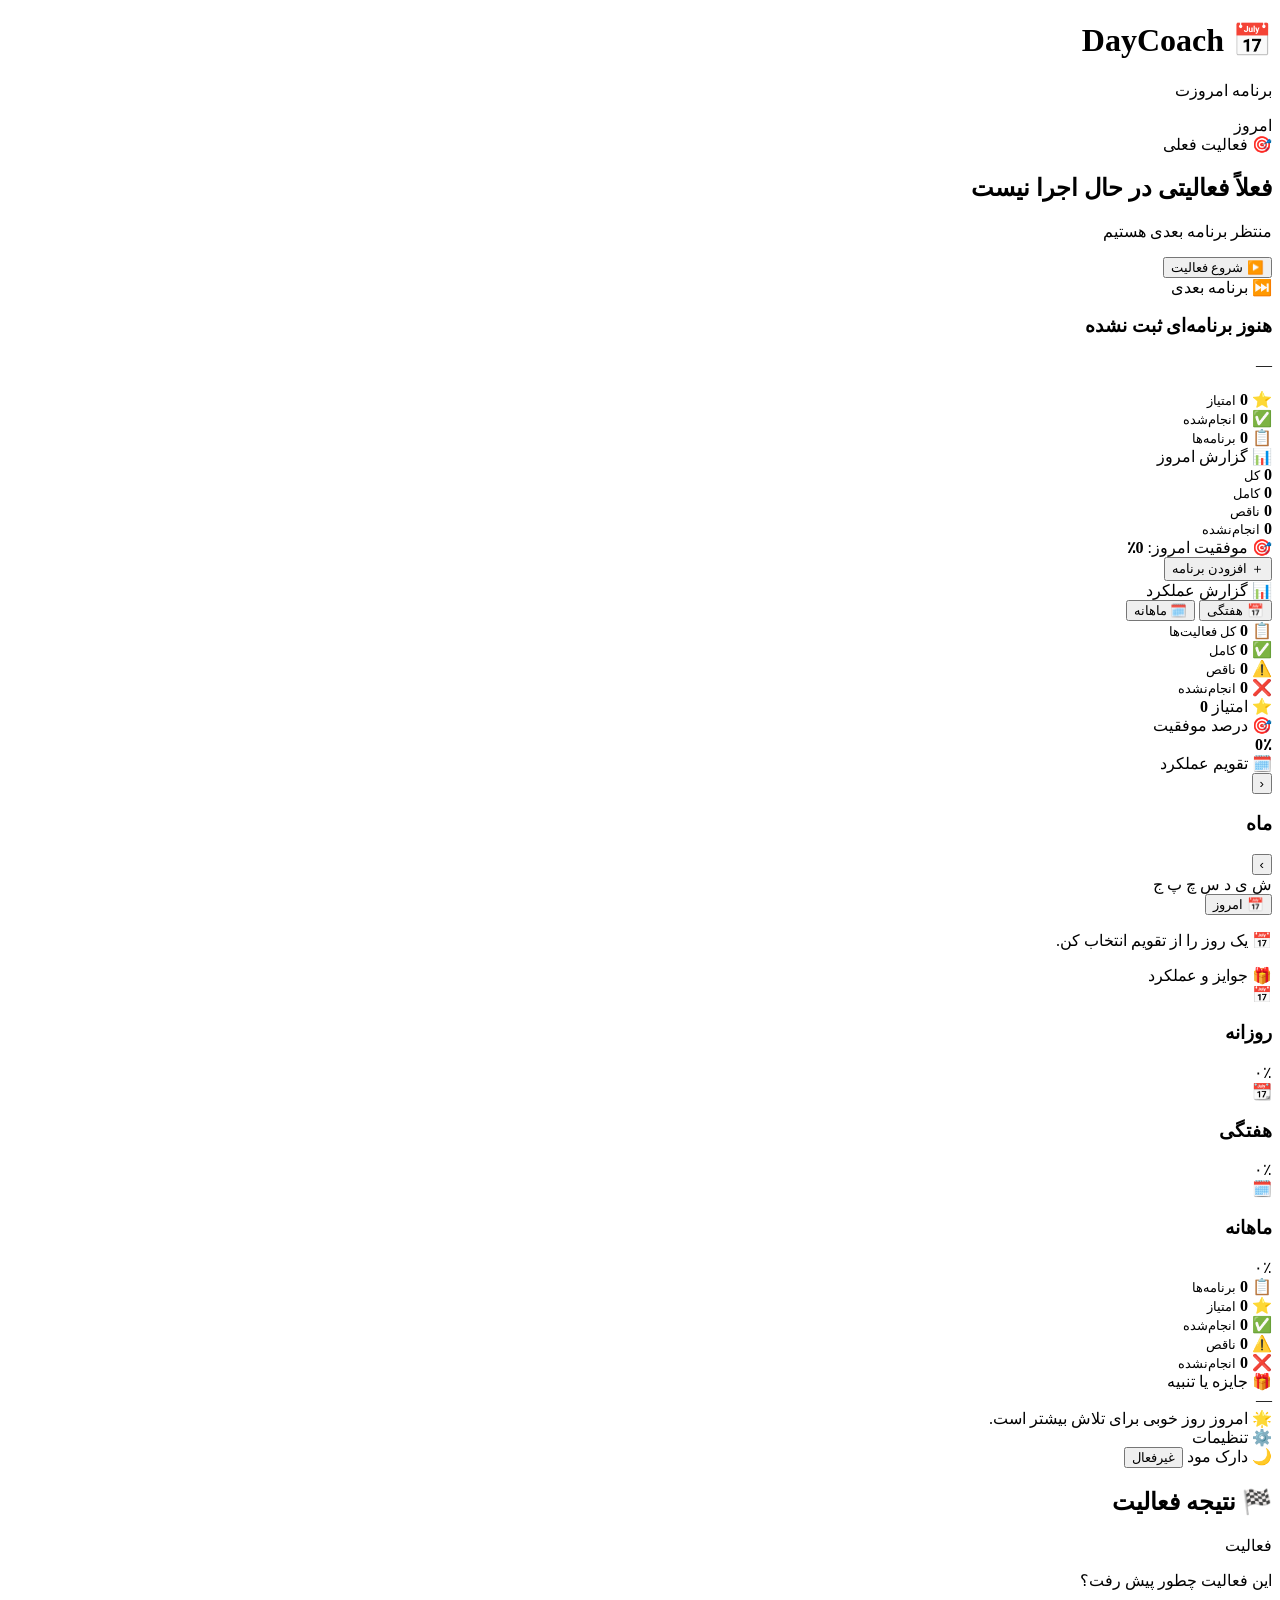
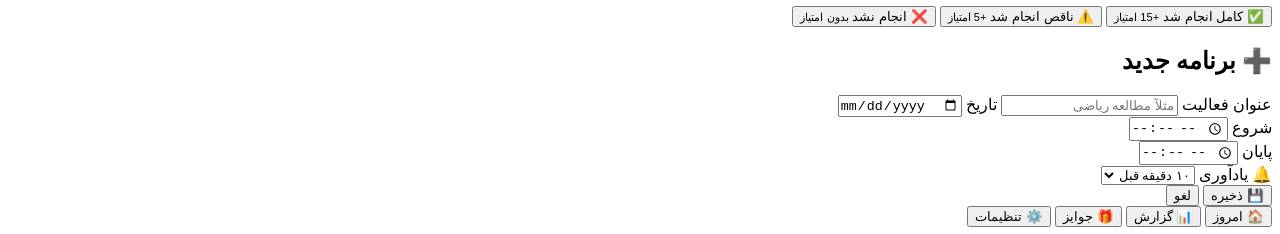
==== index.html @ b5540205 "index.html" ====
<!DOCTYPE html>
<html lang="fa" dir="rtl">

<head>
    <meta charset="UTF-8">
    <meta name="viewport" content="width=device-width, initial-scale=1.0, viewport-fit=cover">
    
    <title>DayCoach</title>
    
    <!-- PWA: Manifest -->
    <link rel="manifest" href="manifest.json">
    
    <!-- PWA: Theme Color -->
    <meta name="theme-color" content="#6c5ce7">
    
    <!-- PWA: iOS Support -->
    <meta name="apple-mobile-web-app-capable" content="yes">
    <meta name="apple-mobile-web-app-status-bar-style" content="black-translucent">
    <link rel="apple-touch-icon" href="icons/icon-192.png">
    
    <!-- استایل -->
    <link rel="stylesheet" href="style.css">
</head>

<body>

<header class="app-header">

    <div>
        <h1>📅 DayCoach</h1>
        <p>برنامه امروزت</p>
    </div>

    <div class="date" id="todayDate">
        امروز
    </div>

</header>


<main>

    <!-- =========================
         صفحه امروز
    ========================== -->

    <div id="todayPage">

        <!-- فعالیت فعلی -->

        <section class="current-card">

            <div class="section-title">
                🎯 فعالیت فعلی
            </div>

            <h2 id="currentTask">
                فعلاً فعالیتی در حال اجرا نیست
            </h2>

            <p id="currentTime">
                منتظر برنامه بعدی هستیم
            </p>

            <button
                id="startButton"
                class="start-button"
                type="button">

                ▶️ شروع فعالیت

            </button>

        </section>


        <!-- برنامه بعدی -->

        <section class="next-card">

            <div class="section-title">
                ⏭️ برنامه بعدی
            </div>

            <h3 id="nextTask">
                هنوز برنامه‌ای ثبت نشده
            </h3>

            <p id="nextTime">
                —
            </p>

        </section>


        <!-- آمار -->

        <section class="stats">

            <div class="stat">

                <span>⭐</span>

                <strong id="score">
                    0
                </strong>

                <small>
                    امتیاز
                </small>

            </div>


            <div class="stat">

                <span>✅</span>

                <strong id="completed">
                    0
                </strong>

                <small>
                    انجام‌شده
                </small>

            </div>


            <div class="stat">

                <span>📋</span>

                <strong id="total">
                    0
                </strong>

                <small>
                    برنامه‌ها
                </small>

            </div>

        </section>


        <!-- گزارش روزانه -->

        <section class="daily-report">

            <div class="section-title">
                📊 گزارش امروز
            </div>

            <div class="report-grid">

                <div>
                    <strong id="reportTotal">0</strong>
                    <small>کل</small>
                </div>

                <div>
                    <strong id="reportCompleted">0</strong>
                    <small>کامل</small>
                </div>

                <div>
                    <strong id="reportPartial">0</strong>
                    <small>ناقص</small>
                </div>

                <div>
                    <strong id="reportFailed">0</strong>
                    <small>انجام‌نشده</small>
                </div>

            </div>


            <div class="success-rate">

                🎯 موفقیت امروز:

                <strong id="successRate">
                    0٪
                </strong>

            </div>


            <div class="progress-container">

                <div
                    id="dailyProgress"
                    class="daily-progress">
                </div>

            </div>

        </section>


        <!-- افزودن برنامه -->

        <button
            class="add-button"
            id="addActivity"
            type="button">

            ＋ افزودن برنامه

        </button>


        <!-- لیست برنامه‌ها -->

        <section id="activityList">

        </section>

    </div>


    <!-- =========================
         صفحه گزارش
    ========================== -->

    <section
        id="reportPage"
        class="report-page hidden">

        <div class="section-title">
            📊 گزارش عملکرد
        </div>

<!-- انتخاب بازه گزارش -->
<div class="report-period">

    <button
        id="weeklyReportBtn"
        class="report-period-btn active">
        📅 هفتگی
    </button>

    <button
        id="monthlyReportBtn"
        class="report-period-btn">
        🗓️ ماهانه
    </button>

</div>
      
        <div class="report-cards">

            <div class="report-card">

                <span>📋</span>

                <strong id="reportPageTotal">
                    0
                </strong>

                <small>
                    کل فعالیت‌ها
                </small>

            </div>


            <div class="report-card">

                <span>✅</span>

                <strong id="reportPageCompleted">
                    0
                </strong>

                <small>
                    کامل
                </small>

            </div>


            <div class="report-card">

                <span>⚠️</span>

                <strong id="reportPagePartial">
                    0
                </strong>

                <small>
                    ناقص
                </small>

            </div>


            <div class="report-card">

                <span>❌</span>

                <strong id="reportPageFailed">
                    0
                </strong>

                <small>
                    انجام‌نشده
                </small>

            </div>

        </div>


        <div class="report-score">

            <span>⭐ امتیاز</span>

            <strong id="reportPageScore">
                0
            </strong>

        </div>


        <div class="report-success">

            <div>
                🎯 درصد موفقیت
            </div>

            <strong id="reportPageSuccess">
                0٪
            </strong>

        </div>


        <!-- =========================
             تقویم عملکرد
        ========================== -->

        <section class="calendar-section">

            <div class="section-title">
                🗓️ تقویم عملکرد
            </div>


            <div class="calendar-header">

                <button
                    id="prevMonth"
                    class="calendar-nav"
                    type="button">

                    ‹

                </button>


                <h3 id="calendarTitle">
                    ماه
                </h3>


                <button
                    id="nextMonth"
                    class="calendar-nav"
                    type="button">

                    ›

                </button>

            </div>


            <div class="calendar-weekdays">

                <span>ش</span>
                <span>ی</span>
                <span>د</span>
                <span>س</span>
                <span>چ</span>
                <span>پ</span>
                <span>ج</span>

            </div>


            <div
                id="calendarDays"
                class="calendar-days">
            </div>


            <button
                id="calendarToday"
                class="calendar-today"
                type="button">

                📅 امروز

            </button>


            <!-- گزارش روز انتخاب‌شده -->

            <div
                id="selectedDayReport"
                class="selected-day-report">

                <p>
                    📅 یک روز را از تقویم انتخاب کن.
                </p>

            </div>

        </section>

    </section>


  <!-- =========================
     صفحه جوایز
========================== -->

<section id="rewardsPage" class="rewards-page hidden">
<div class="orb"></div>
    <div class="section-title">
        🎁 جوایز و عملکرد
    </div>

    <!-- سه کارت روزانه، هفتگی، ماهانه -->
    <div class="rewards-cards">

        <div class="reward-card">
            <div class="reward-card-header">
                <span>📅</span>
                <h3>روزانه</h3>
            </div>
            <div class="reward-percent" id="dailyRewardPercent">۰٪</div>
            <div class="progress-container">
                <div id="dailyRewardProgress" class="daily-progress" style="width:0%"></div>
            </div>
        </div>

        <div class="reward-card">
            <div class="reward-card-header">
                <span>📆</span>
                <h3>هفتگی</h3>
            </div>
            <div class="reward-percent" id="weeklyRewardPercent">۰٪</div>
            <div class="progress-container">
                <div id="weeklyRewardProgress" class="daily-progress" style="width:0%"></div>
            </div>
        </div>

        <div class="reward-card">
            <div class="reward-card-header">
                <span>🗓️</span>
                <h3>ماهانه</h3>
            </div>
            <div class="reward-percent" id="monthlyRewardPercent">۰٪</div>
            <div class="progress-container">
                <div id="monthlyRewardProgress" class="daily-progress" style="width:0%"></div>
            </div>
        </div>

    </div>

    <!-- آمار پنج‌گانه (برای روزانه) -->
    <div class="reward-stats">
        <div class="reward-stat">
            <span>📋</span>
            <strong id="rewardTotal">0</strong>
            <small>برنامه‌ها</small>
        </div>
        <div class="reward-stat">
            <span>⭐</span>
            <strong id="rewardScore">0</strong>
            <small>امتیاز</small>
        </div>
        <div class="reward-stat">
            <span>✅</span>
            <strong id="rewardCompleted">0</strong>
            <small>انجام‌شده</small>
        </div>
        <div class="reward-stat">
            <span>⚠️</span>
            <strong id="rewardPartial">0</strong>
            <small>ناقص</small>
        </div>
        <div class="reward-stat">
            <span>❌</span>
            <strong id="rewardFailed">0</strong>
            <small>انجام‌نشده</small>
        </div>
    </div>

    <!-- بخش جایزه یا تنبیه -->
    <div class="reward-decision" id="rewardDecision">
        <div class="reward-decision-title">🎁 جایزه یا تنبیه</div>
        <div class="reward-decision-text" id="rewardDecisionText">—</div>
        <div class="reward-motivation" id="rewardMotivationText">🌟 امروز روز خوبی برای تلاش بیشتر است.</div>
    </div>

</section>

<!-- =========================
     صفحه تنظیمات
========================== -->

<section id="settingsPage" class="settings-page hidden">

    <div class="section-title">
        ⚙️ تنظیمات
    </div>

    <div class="settings-card">
        <div class="settings-item">
            <span>🌙 دارک مود</span>
            <button id="darkModeToggle" class="settings-toggle">غیرفعال</button>
        </div>
    </div>

</section>

  
</main>


<!-- =========================
     پنجره نتیجه فعالیت
========================= -->

<div
    id="resultModal"
    class="modal hidden">

    <div class="modal-box">

        <h2>
            🏁 نتیجه فعالیت
        </h2>

        <p id="resultActivityTitle">
            فعالیت
        </p>

        <p>
            این فعالیت چطور پیش رفت؟
        </p>


        <div class="result-buttons">

            <button
                class="result-complete"
                id="completeResult"
                type="button">

                ✅ کامل انجام شد

                <small>
                    +15 امتیاز
                </small>

            </button>


            <button
                class="result-partial"
                id="partialResult"
                type="button">

                ⚠️ ناقص انجام شد

                <small>
                    +5 امتیاز
                </small>

            </button>


            <button
                class="result-failed"
                id="failedResult"
                type="button">

                ❌ انجام نشد

                <small>
                    بدون امتیاز
                </small>

            </button>

        </div>

    </div>

</div>


<!-- =========================
     پنجره افزودن برنامه
========================= -->

<div
    id="modal"
    class="modal hidden">

    <div class="modal-box">

        <h2>
            ➕ برنامه جدید
        </h2>


        <label>
            عنوان فعالیت
        </label>

        <input
            id="activityTitle"
            type="text"
            placeholder="مثلاً مطالعه ریاضی">


        <label>
            تاریخ
        </label>

        <input
            id="activityDate"
            type="date">


        <div class="time-row">

            <div>

                <label>
                    شروع
                </label>

                <input
                    id="startTime"
                    type="time">

            </div>


            <div>

                <label>
                    پایان
                </label>

                <input
                    id="endTime"
                    type="time">

            </div>

        </div>


        <label>
            🔔 یادآوری
        </label>

        <select id="reminder">

            <option value="0">
                بدون یادآوری
            </option>

            <option value="5">
                ۵ دقیقه قبل
            </option>

            <option
                value="10"
                selected>

                ۱۰ دقیقه قبل

            </option>

            <option value="15">
                ۱۵ دقیقه قبل
            </option>

            <option value="30">
                ۳۰ دقیقه قبل
            </option>

        </select>


        <div class="modal-buttons">

            <button
                id="saveActivity"
                class="save-btn"
                type="button">

                💾 ذخیره

            </button>


            <button
                id="cancelActivity"
                class="cancel-btn"
                type="button">

                لغو

            </button>

        </div>

    </div>

</div>


<!-- =========================
     منوی پایین
========================= -->

<nav class="bottom-nav">

    <button
        class="nav-active"
        type="button">

        🏠
        <span>
            امروز
        </span>

    </button>


    <button type="button">

        📊
        <span>
            گزارش
        </span>

    </button>


    <button type="button">

        🎁
        <span>
            جوایز
        </span>

    </button>


    <button type="button">

        ⚙️
        <span>
            تنظیمات
        </span>

    </button>

</nav>


<script src="script.js"></script>

  <!-- ثبت Service Worker -->
<script>
    if ('serviceWorker' in navigator) {
        navigator.serviceWorker.register('service-worker.js')
            .then(function(reg) {
                console.log('✅ Service Worker ثبت شد:', reg);
            })
            .catch(function(error) {
                console.error('❌ خطا در ثبت Service Worker:', error);
            });
    }
</script>
  
</body>
</html>
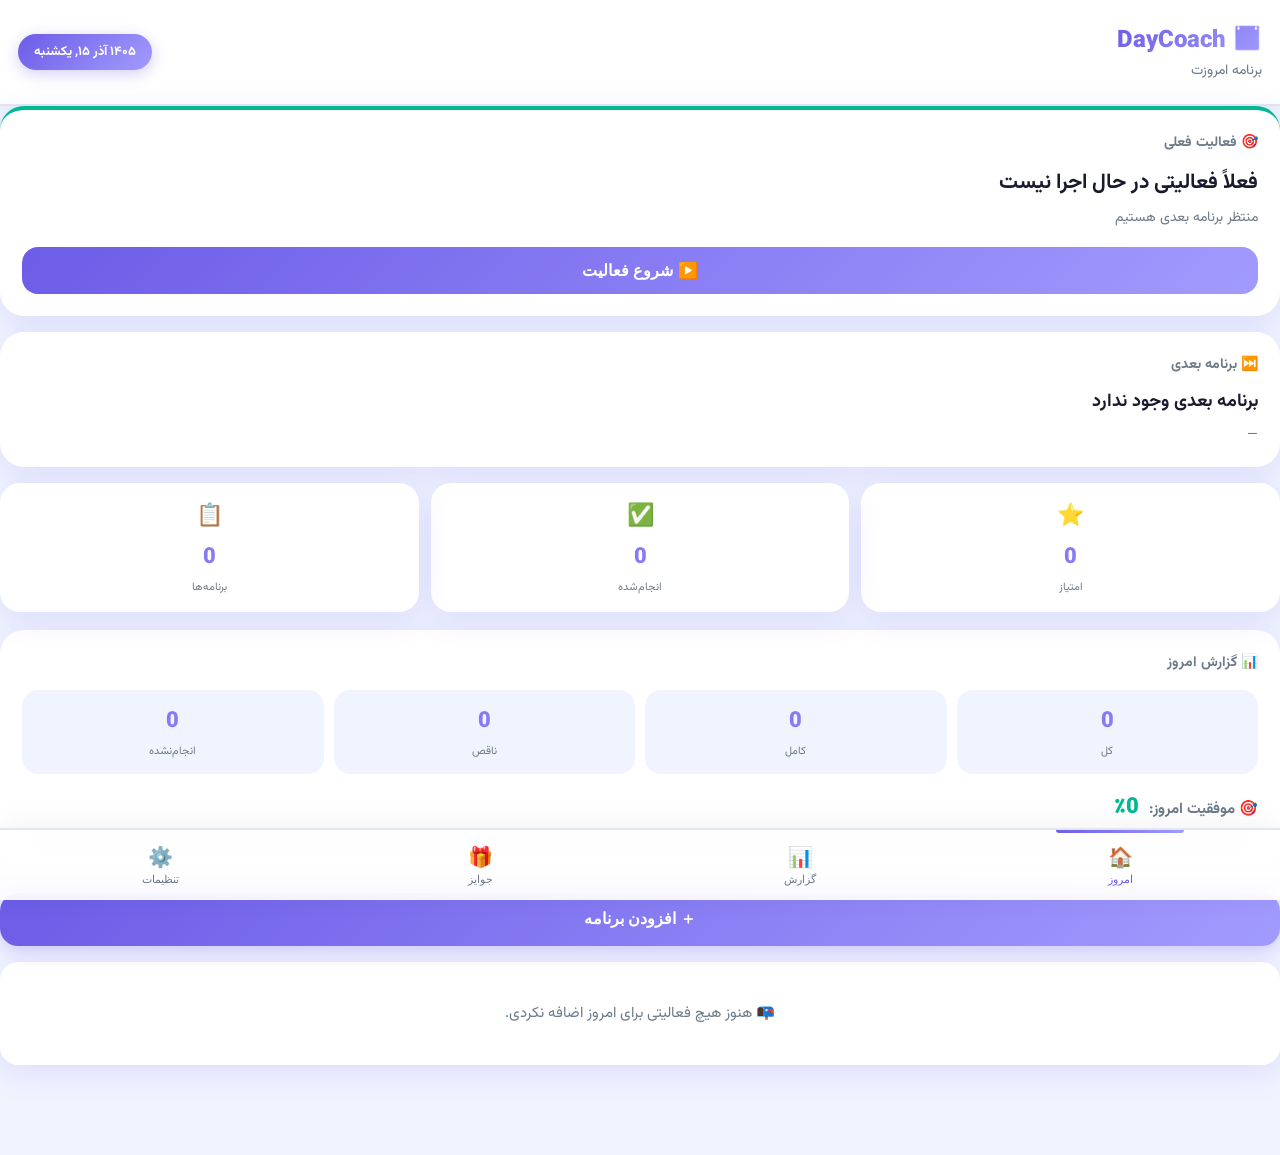
==== commit 90763631: "Update index.html" ====
--- a/index.html
+++ b/index.html
@@ -797,4 +797,4 @@
 </script>
   
 </body>
-</html>
+    </html>
--- a/style.css
+++ b/style.css
@@ -0,0 +1,1312 @@
+/* ======================================================
+   فونت و تنظیمات پایه
+====================================================== */
+
+@import url('https://fonts.googleapis.com/css2?family=Vazirmatn:wght@300;400;700;900&display=swap');
+
+* {
+    box-sizing: border-box;
+    margin: 0;
+    padding: 0;
+}
+
+:root {
+    --bg: #f0f4ff;
+    --card: #ffffff;
+    --text: #1a1a2e;
+    --muted: #6c7a89;
+    --primary: #6c5ce7;
+    --primary-dark: #5a4bd1;
+    --secondary: #00b894;
+    --accent: #fd79a8;
+    --border: #e2e8f0;
+    --shadow: 0 8px 30px rgba(108, 92, 231, 0.15);
+    --gradient-1: linear-gradient(135deg, #6c5ce7, #a29bfe);
+    --gradient-2: linear-gradient(135deg, #fd79a8, #e17055);
+    --gradient-3: linear-gradient(135deg, #00b894, #00cec9);
+}
+
+body {
+    font-family: 'Vazirmatn', Tahoma, sans-serif;
+    background: var(--bg);
+    color: var(--text);
+    min-height: 100vh;
+    padding-bottom: 90px;
+    transition: background 0.3s ease;
+}
+
+/* ======================================================
+   انیمیشن‌های عمومی
+====================================================== */
+
+@keyframes fadeInUp {
+    from {
+        opacity: 0;
+        transform: translateY(20px);
+    }
+    to {
+        opacity: 1;
+        transform: translateY(0);
+    }
+}
+
+@keyframes shimmer {
+    0% {
+        background-position: -200% center;
+    }
+    100% {
+        background-position: 200% center;
+    }
+}
+
+@keyframes float {
+    0%, 100% { transform: translateY(0px) scale(1); }
+    50% { transform: translateY(-8px) scale(1.02); }
+}
+
+@keyframes ripple {
+    0% {
+        box-shadow: 0 0 0 0 rgba(108, 92, 231, 0.4);
+    }
+    100% {
+        box-shadow: 0 0 0 20px rgba(108, 92, 231, 0);
+    }
+}
+
+/* ======================================================
+   هدر
+====================================================== */
+
+.app-header {
+    background: var(--card);
+    padding: 22px 18px;
+    display: flex;
+    justify-content: space-between;
+    align-items: center;
+    border-bottom: 2px solid var(--border);
+    box-shadow: 0 2px 20px rgba(0,0,0,0.05);
+    animation: fadeInUp 0.6s ease;
+}
+
+.app-header h1 {
+    font-size: 24px;
+    font-weight: 900;
+    background: var(--gradient-1);
+    -webkit-background-clip: text;
+    -webkit-text-fill-color: transparent;
+    background-clip: text;
+}
+
+.app-header p {
+    color: var(--muted);
+    font-size: 14px;
+}
+
+.date {
+    background: linear-gradient(135deg, #6c5ce7, #a29bfe);
+    color: white;
+    padding: 8px 16px;
+    border-radius: 30px;
+    font-size: 13px;
+    font-weight: 700;
+    box-shadow: 0 4px 15px rgba(108, 92, 231, 0.3);
+}
+
+/* ======================================================
+   کارت‌ها
+====================================================== */
+
+.current-card,
+.next-card {
+    background: var(--card);
+    border-radius: 24px;
+    padding: 22px;
+    margin-bottom: 16px;
+    border: none;
+    box-shadow: var(--shadow);
+    transition: transform 0.3s ease, box-shadow 0.3s ease;
+    animation: fadeInUp 0.7s ease;
+}
+
+.current-card {
+    border-top: 4px solid var(--secondary);
+}
+
+.current-card:hover,
+.next-card:hover {
+    transform: translateY(-4px);
+    box-shadow: 0 12px 40px rgba(108, 92, 231, 0.2);
+}
+
+.section-title {
+    color: var(--muted);
+    font-size: 14px;
+    margin-bottom: 12px;
+    font-weight: 700;
+}
+
+.current-card h2 {
+    font-size: 21px;
+    margin-bottom: 8px;
+}
+
+.next-card h3 {
+    font-size: 18px;
+    margin-bottom: 7px;
+}
+
+.current-card p,
+.next-card p {
+    color: var(--muted);
+    font-size: 14px;
+}
+
+/* ======================================================
+   دکمه شروع (با انیمیشن ریپل)
+====================================================== */
+
+#startButton {
+    width: 100%;
+    margin-top: 18px;
+    border: none;
+    background: var(--gradient-1);
+    color: white;
+    padding: 14px;
+    border-radius: 16px;
+    font-size: 16px;
+    font-weight: 700;
+    cursor: pointer;
+    transition: transform 0.2s, box-shadow 0.3s;
+    position: relative;
+    overflow: hidden;
+}
+
+#startButton:active {
+    transform: scale(0.96);
+    animation: ripple 0.6s ease;
+}
+
+#startButton:hover {
+    box-shadow: 0 8px 25px rgba(108, 92, 231, 0.4);
+    transform: translateY(-2px);
+}
+
+/* ======================================================
+   آمار
+====================================================== */
+
+.stats {
+    display: grid;
+    grid-template-columns: repeat(3, 1fr);
+    gap: 12px;
+    margin-bottom: 18px;
+    animation: fadeInUp 0.8s ease;
+}
+
+.stat {
+    background: var(--card);
+    border: none;
+    border-radius: 20px;
+    padding: 16px 8px;
+    text-align: center;
+    box-shadow: var(--shadow);
+    transition: transform 0.3s;
+}
+
+.stat:hover {
+    transform: translateY(-4px);
+}
+
+.stat span {
+    display: block;
+    font-size: 22px;
+    margin-bottom: 6px;
+}
+
+.stat strong {
+    display: block;
+    font-size: 22px;
+    font-weight: 900;
+    background: var(--gradient-1);
+    -webkit-background-clip: text;
+    -webkit-text-fill-color: transparent;
+    background-clip: text;
+}
+
+.stat small {
+    display: block;
+    color: var(--muted);
+    margin-top: 4px;
+    font-size: 11px;
+}
+
+/* ======================================================
+   نوار پیشرفت (با انیمیشن سیال و گرادیان متحرک)
+====================================================== */
+
+.progress-container {
+    width: 100%;
+    height: 16px;
+    background: rgba(108, 92, 231, 0.1);
+    border-radius: 30px;
+    overflow: hidden;
+    margin-top: 12px;
+    position: relative;
+}
+
+.daily-progress {
+    height: 100%;
+    border-radius: 30px;
+    transition: width 1s cubic-bezier(0.34, 1.56, 0.64, 1);
+    background: linear-gradient(90deg, 
+        #6c5ce7, #a29bfe, #fd79a8, #e17055, #6c5ce7);
+    background-size: 300% 100%;
+    animation: shimmer 7s linear infinite;
+    position: relative;
+    box-shadow: 0 0 30px rgba(108, 92, 231, 0.3);
+}
+
+/* افکت گوی‌های رنگی روی نوار */
+.daily-progress::before {
+    content: '';
+    position: absolute;
+    top: -50%;
+    left: 0;
+    width: 100%;
+    height: 200%;
+    background: radial-gradient(circle at 30% 50%, rgba(253, 121, 168, 0.3) 0%, transparent 50%),
+                radial-gradient(circle at 70% 50%, rgba(0, 206, 201, 0.3) 0%, transparent 50%);
+    animation: float 6s ease-in-out infinite;
+}
+
+/* نوارهای پیشرفت در صفحه جوایز */
+.reward-card .progress-container {
+    height: 10px;
+    background: rgba(108, 92, 231, 0.08);
+}
+
+.reward-card .daily-progress {
+    background: linear-gradient(90deg, 
+        #6c5ce7, #a29bfe, #fd79a8, #00b894, #6c5ce7);
+    background-size: 300% 100%;
+    animation: shimmer 8s linear infinite;
+}
+
+/* ======================================================
+   دکمه افزودن
+====================================================== */
+
+.add-button {
+    width: 100%;
+    border: none;
+    background: var(--gradient-1);
+    color: white;
+    padding: 16px;
+    border-radius: 18px;
+    font-size: 16px;
+    font-weight: 700;
+    cursor: pointer;
+    transition: transform 0.2s, box-shadow 0.3s;
+    margin-bottom: 16px;
+    box-shadow: 0 4px 20px rgba(108, 92, 231, 0.3);
+}
+
+.add-button:active {
+    transform: scale(0.96);
+}
+
+.add-button:hover {
+    box-shadow: 0 8px 30px rgba(108, 92, 231, 0.4);
+    transform: translateY(-2px);
+}
+
+/* ======================================================
+   لیست فعالیت‌ها
+====================================================== */
+
+.activity-item {
+    background: var(--card);
+    border: none;
+    border-radius: 18px;
+    padding: 16px;
+    margin-top: 12px;
+    display: flex;
+    justify-content: space-between;
+    align-items: center;
+    gap: 10px;
+    box-shadow: var(--shadow);
+    transition: transform 0.2s, box-shadow 0.3s;
+    animation: fadeInUp 0.5s ease;
+}
+
+.activity-item:hover {
+    transform: translateX(-4px);
+    box-shadow: 0 8px 30px rgba(108, 92, 231, 0.15);
+}
+
+.activity-done {
+    opacity: 0.6;
+}
+
+.activity-done h3 {
+    text-decoration: line-through;
+}
+
+.activity-running {
+    border-right: 4px solid var(--secondary);
+    background: linear-gradient(135deg, #f0fbf6, #ffffff);
+}
+
+.done-btn {
+    border: none;
+    background: linear-gradient(135deg, #00b894, #00cec9);
+    color: white;
+    padding: 10px 14px;
+    border-radius: 12px;
+    cursor: pointer;
+    transition: transform 0.2s;
+}
+
+.done-btn:active {
+    transform: scale(0.9);
+}
+
+.delete-btn {
+    border: none;
+    background: linear-gradient(135deg, #fd79a8, #e17055);
+    color: white;
+    padding: 10px 14px;
+    border-radius: 12px;
+    cursor: pointer;
+    transition: transform 0.2s;
+}
+
+.delete-btn:active {
+    transform: scale(0.9);
+}
+
+/* ======================================================
+   منوی پایین
+====================================================== */
+
+.bottom-nav {
+    position: fixed;
+    bottom: 0;
+    right: 0;
+    left: 0;
+    height: 72px;
+    background: var(--card);
+    border-top: 2px solid var(--border);
+    display: grid;
+    grid-template-columns: repeat(4, 1fr);
+    z-index: 100;
+    backdrop-filter: blur(10px);
+    background: rgba(255, 255, 255, 0.9);
+    box-shadow: 0 -4px 30px rgba(0,0,0,0.05);
+}
+
+.bottom-nav button {
+    border: none;
+    background: transparent;
+    color: var(--muted);
+    font-size: 20px;
+    display: flex;
+    flex-direction: column;
+    justify-content: center;
+    align-items: center;
+    gap: 4px;
+    cursor: pointer;
+    transition: color 0.3s, transform 0.2s;
+    position: relative;
+}
+
+.bottom-nav button span {
+    font-size: 11px;
+    font-weight: 500;
+}
+
+.bottom-nav .nav-active {
+    color: var(--primary);
+}
+
+.bottom-nav .nav-active::after {
+    content: '';
+    position: absolute;
+    top: 0;
+    left: 30%;
+    width: 40%;
+    height: 3px;
+    background: var(--gradient-1);
+    border-radius: 0 0 10px 10px;
+}
+
+.bottom-nav button:active {
+    transform: scale(0.9);
+}
+
+/* ======================================================
+   صفحه جوایز (با انیمیشن)
+====================================================== */
+
+.rewards-page {
+    padding-bottom: 20px;
+    animation: fadeInUp 0.6s ease;
+}
+
+.rewards-cards {
+    display: grid;
+    grid-template-columns: repeat(3, 1fr);
+    gap: 12px;
+    margin: 14px 0;
+}
+
+.reward-card {
+    background: var(--card);
+    border: none;
+    border-radius: 22px;
+    padding: 16px 8px;
+    text-align: center;
+    box-shadow: var(--shadow);
+    transition: transform 0.3s, box-shadow 0.3s;
+}
+
+.reward-card:hover {
+    transform: translateY(-6px) scale(1.02);
+    box-shadow: 0 16px 50px rgba(108, 92, 231, 0.2);
+}
+
+.reward-card-header {
+    display: flex;
+    align-items: center;
+    justify-content: center;
+    gap: 6px;
+    margin-bottom: 6px;
+}
+
+.reward-card-header span {
+    font-size: 22px;
+}
+
+.reward-card-header h3 {
+    font-size: 14px;
+    color: var(--muted);
+    font-weight: 700;
+}
+
+.reward-percent {
+    font-size: 26px;
+    font-weight: 900;
+    margin: 8px 0 10px;
+    background: var(--gradient-1);
+    -webkit-background-clip: text;
+    -webkit-text-fill-color: transparent;
+    background-clip: text;
+}
+
+/* ======================================================
+   آمار پنج‌گانه جوایز
+====================================================== */
+
+.reward-stats {
+    display: grid;
+    grid-template-columns: repeat(5, 1fr);
+    gap: 8px;
+    margin: 16px 0;
+}
+
+.reward-stat {
+    background: var(--card);
+    border: none;
+    border-radius: 16px;
+    padding: 12px 4px;
+    text-align: center;
+    box-shadow: var(--shadow);
+    transition: transform 0.3s;
+}
+
+.reward-stat:hover {
+    transform: translateY(-4px);
+}
+
+.reward-stat span {
+    display: block;
+    font-size: 20px;
+    margin-bottom: 4px;
+}
+
+.reward-stat strong {
+    display: block;
+    font-size: 20px;
+    font-weight: 900;
+    background: var(--gradient-1);
+    -webkit-background-clip: text;
+    -webkit-text-fill-color: transparent;
+    background-clip: text;
+}
+
+.reward-stat small {
+    display: block;
+    color: var(--muted);
+    font-size: 10px;
+    margin-top: 3px;
+}
+
+/* ======================================================
+   بخش جایزه/تنبیه
+====================================================== */
+
+.reward-decision {
+    background: var(--card);
+    border: none;
+    border-radius: 24px;
+    padding: 22px;
+    margin-top: 14px;
+    text-align: center;
+    box-shadow: var(--shadow);
+    animation: fadeInUp 0.9s ease;
+}
+
+.reward-decision-title {
+    font-size: 16px;
+    color: var(--muted);
+    margin-bottom: 10px;
+    font-weight: 700;
+}
+
+.reward-decision-text {
+    font-size: 24px;
+    font-weight: 900;
+    margin-bottom: 12px;
+    transition: color 0.5s;
+}
+
+.reward-motivation {
+    font-size: 15px;
+    color: var(--muted);
+    font-style: italic;
+    border-top: 2px dashed var(--border);
+    padding-top: 14px;
+}
+
+/* ======================================================
+   تنظیمات
+====================================================== */
+
+.settings-page {
+    padding-bottom: 20px;
+}
+
+.settings-card {
+    background: var(--card);
+    border: none;
+    border-radius: 24px;
+    padding: 20px;
+    margin-top: 14px;
+    box-shadow: var(--shadow);
+}
+
+.settings-item {
+    display: flex;
+    justify-content: space-between;
+    align-items: center;
+    padding: 8px 0;
+}
+
+.settings-item span {
+    font-size: 16px;
+    font-weight: 700;
+}
+
+.settings-toggle {
+    border: none;
+    background: var(--gradient-1);
+    color: white;
+    padding: 10px 24px;
+    border-radius: 30px;
+    font-family: inherit;
+    font-size: 14px;
+    font-weight: 700;
+    cursor: pointer;
+    transition: transform 0.2s, box-shadow 0.3s;
+}
+
+.settings-toggle:active {
+    transform: scale(0.95);
+}
+
+.settings-toggle.dark-active {
+    background: linear-gradient(135deg, #2d3748, #4a5568);
+}
+
+/* ======================================================
+   دارک مود
+====================================================== */
+
+body.dark-mode {
+    --bg: #0f0e17;
+    --card: #1a1a2e;
+    --text: #fffffe;
+    --muted: #a7a9be;
+    --border: #2d2d44;
+    --shadow: 0 8px 30px rgba(0, 0, 0, 0.4);
+}
+
+body.dark-mode .bottom-nav {
+    background: rgba(26, 26, 46, 0.9);
+}
+
+body.dark-mode .date {
+    background: linear-gradient(135deg, #a29bfe, #6c5ce7);
+}
+
+/* ======================================================
+   ریسپانسیو (موبایل)
+====================================================== */
+
+@media (max-width: 480px) {
+    .app-header {
+        padding: 16px 12px;
+    }
+    .app-header h1 {
+        font-size: 20px;
+    }
+    .rewards-cards {
+        grid-template-columns: 1fr;
+    }
+    .reward-stats {
+        grid-template-columns: repeat(3, 1fr);
+    }
+    .reward-stats .reward-stat:nth-child(4),
+    .reward-stats .reward-stat:nth-child(5) {
+        grid-column: span 1;
+    }
+    .stats {
+        grid-template-columns: repeat(3, 1fr);
+        gap: 8px;
+    }
+    .current-card, .next-card {
+        padding: 16px;
+    }
+}
+/* ======================================================
+   بخش‌های ازدست‌رفته: گزارش و نتیجه
+====================================================== */
+
+/* ---------- گزارش روزانه ---------- */
+
+.daily-report {
+    background: var(--card);
+    border: none;
+    border-radius: 24px;
+    padding: 22px;
+    margin-bottom: 18px;
+    box-shadow: var(--shadow);
+    animation: fadeInUp 0.8s ease;
+}
+
+.report-grid {
+    display: grid;
+    grid-template-columns: repeat(4, 1fr);
+    gap: 10px;
+    margin-top: 16px;
+}
+
+.report-grid > div {
+    background: var(--bg);
+    border-radius: 16px;
+    padding: 14px 6px;
+    text-align: center;
+    transition: transform 0.3s;
+}
+
+.report-grid > div:hover {
+    transform: translateY(-4px);
+}
+
+.report-grid strong {
+    display: block;
+    font-size: 22px;
+    font-weight: 900;
+    background: var(--gradient-1);
+    -webkit-background-clip: text;
+    -webkit-text-fill-color: transparent;
+    background-clip: text;
+}
+
+.report-grid small {
+    display: block;
+    color: var(--muted);
+    font-size: 11px;
+    margin-top: 4px;
+}
+
+.success-rate {
+    margin-top: 16px;
+    font-size: 15px;
+    color: var(--muted);
+    font-weight: 700;
+}
+
+.success-rate strong {
+    color: var(--secondary);
+    font-size: 22px;
+    margin-right: 6px;
+    font-weight: 900;
+}
+
+/* ---------- صفحه گزارش عملکرد ---------- */
+
+.report-page {
+    padding-bottom: 20px;
+    animation: fadeInUp 0.6s ease;
+}
+
+.report-period {
+    display: flex;
+    gap: 12px;
+    margin: 14px 0 18px;
+}
+
+.report-period-btn {
+    flex: 1;
+    border: 2px solid var(--border);
+    background: var(--card);
+    color: var(--text);
+    padding: 12px 0;
+    border-radius: 16px;
+    font-family: inherit;
+    font-size: 14px;
+    font-weight: 700;
+    cursor: pointer;
+    transition: all 0.3s ease;
+    box-shadow: var(--shadow);
+}
+
+.report-period-btn:active {
+    transform: scale(0.96);
+}
+
+.report-period-btn.active {
+    border-color: var(--primary);
+    background: var(--gradient-1);
+    color: white;
+    box-shadow: 0 4px 20px rgba(108, 92, 231, 0.3);
+}
+
+.report-cards {
+    display: grid;
+    grid-template-columns: repeat(2, 1fr);
+    gap: 12px;
+    margin-top: 16px;
+}
+
+.report-card {
+    background: var(--card);
+    border: none;
+    border-radius: 20px;
+    padding: 18px 12px;
+    text-align: center;
+    box-shadow: var(--shadow);
+    transition: transform 0.3s;
+}
+
+.report-card:hover {
+    transform: translateY(-4px);
+}
+
+.report-card span {
+    display: block;
+    font-size: 28px;
+    margin-bottom: 6px;
+}
+
+.report-card strong {
+    display: block;
+    font-size: 24px;
+    font-weight: 900;
+    background: var(--gradient-1);
+    -webkit-background-clip: text;
+    -webkit-text-fill-color: transparent;
+    background-clip: text;
+}
+
+.report-card small {
+    display: block;
+    color: var(--muted);
+    font-size: 12px;
+    margin-top: 4px;
+}
+
+.report-score,
+.report-success {
+    background: var(--card);
+    border: none;
+    border-radius: 20px;
+    padding: 18px 20px;
+    margin-top: 12px;
+    display: flex;
+    justify-content: space-between;
+    align-items: center;
+    box-shadow: var(--shadow);
+    transition: transform 0.3s;
+}
+
+.report-score:hover,
+.report-success:hover {
+    transform: translateY(-4px);
+}
+
+.report-score span,
+.report-success div {
+    color: var(--muted);
+    font-size: 15px;
+    font-weight: 700;
+}
+
+.report-score strong {
+    font-size: 26px;
+    font-weight: 900;
+    background: var(--gradient-1);
+    -webkit-background-clip: text;
+    -webkit-text-fill-color: transparent;
+    background-clip: text;
+}
+
+.report-success strong {
+    color: var(--secondary);
+    font-size: 26px;
+    font-weight: 900;
+}
+
+/* ---------- تقویم ---------- */
+
+.calendar-section {
+    background: var(--card);
+    border: none;
+    border-radius: 24px;
+    padding: 22px;
+    margin-top: 18px;
+    box-shadow: var(--shadow);
+    animation: fadeInUp 0.9s ease;
+}
+
+.calendar-header {
+    display: flex;
+    justify-content: space-between;
+    align-items: center;
+    margin-bottom: 16px;
+}
+
+.calendar-header h3 {
+    font-size: 18px;
+    font-weight: 900;
+    background: var(--gradient-1);
+    -webkit-background-clip: text;
+    -webkit-text-fill-color: transparent;
+    background-clip: text;
+}
+
+.calendar-nav {
+    width: 40px;
+    height: 40px;
+    border: none;
+    border-radius: 14px;
+    background: var(--bg);
+    color: var(--text);
+    font-size: 28px;
+    font-weight: 700;
+    cursor: pointer;
+    transition: background 0.3s, transform 0.2s;
+}
+
+.calendar-nav:active {
+    transform: scale(0.9);
+}
+
+.calendar-nav:hover {
+    background: var(--primary);
+    color: white;
+}
+
+.calendar-weekdays {
+    display: grid;
+    grid-template-columns: repeat(7, 1fr);
+    gap: 6px;
+    margin-bottom: 8px;
+}
+
+.calendar-weekdays span {
+    text-align: center;
+    color: var(--muted);
+    font-size: 13px;
+    padding: 6px 0;
+    font-weight: 700;
+}
+
+.calendar-days {
+    display: grid;
+    grid-template-columns: repeat(7, 1fr);
+    gap: 6px;
+}
+
+.calendar-day {
+    aspect-ratio: 1 / 1;
+    border: none;
+    border-radius: 14px;
+    background: var(--bg);
+    color: var(--text);
+    font-family: inherit;
+    font-size: 14px;
+    font-weight: 700;
+    cursor: pointer;
+    display: flex;
+    align-items: center;
+    justify-content: center;
+    position: relative;
+    transition: background 0.3s, transform 0.2s;
+}
+
+.calendar-day:active {
+    transform: scale(0.9);
+}
+
+.calendar-day.empty {
+    background: transparent;
+    cursor: default;
+}
+
+.calendar-day.today {
+    background: var(--gradient-1);
+    color: white;
+    box-shadow: 0 4px 15px rgba(108, 92, 231, 0.3);
+}
+
+.calendar-day.has-activity::after {
+    content: '';
+    position: absolute;
+    bottom: 6px;
+    width: 6px;
+    height: 6px;
+    border-radius: 50%;
+    background: var(--secondary);
+}
+
+.calendar-day.today.has-activity::after {
+    background: white;
+}
+
+.calendar-day.selected {
+    border: 2px solid var(--primary);
+    box-shadow: 0 0 20px rgba(108, 92, 231, 0.2);
+}
+
+.calendar-today {
+    width: 100%;
+    margin-top: 16px;
+    border: none;
+    border-radius: 14px;
+    padding: 12px;
+    background: var(--bg);
+    color: var(--primary);
+    font-family: inherit;
+    font-size: 14px;
+    font-weight: 700;
+    cursor: pointer;
+    transition: background 0.3s, transform 0.2s;
+}
+
+.calendar-today:active {
+    transform: scale(0.96);
+}
+
+.calendar-today:hover {
+    background: var(--primary);
+    color: white;
+}
+
+.selected-day-report {
+    margin-top: 16px;
+    padding: 16px;
+    background: var(--bg);
+    border-radius: 16px;
+    color: var(--muted);
+    font-size: 13px;
+    line-height: 1.8;
+    animation: fadeInUp 0.5s ease;
+}
+
+.selected-report-header {
+    font-size: 16px;
+    font-weight: 900;
+    margin-bottom: 10px;
+    color: var(--text);
+}
+
+.selected-report-stats {
+    display: grid;
+    grid-template-columns: repeat(4, 1fr);
+    gap: 8px;
+    margin: 10px 0;
+}
+
+.selected-report-stats > div {
+    text-align: center;
+    background: var(--card);
+    border-radius: 12px;
+    padding: 8px 4px;
+    box-shadow: var(--shadow);
+}
+
+.selected-report-stats strong {
+    display: block;
+    font-size: 18px;
+    font-weight: 900;
+    color: var(--primary);
+}
+
+.selected-report-stats small {
+    display: block;
+    font-size: 10px;
+    color: var(--muted);
+}
+
+.selected-report-extra {
+    display: grid;
+    grid-template-columns: repeat(3, 1fr);
+    gap: 8px;
+    margin: 10px 0;
+}
+
+.selected-report-extra p {
+    text-align: center;
+    background: var(--card);
+    border-radius: 12px;
+    padding: 6px 4px;
+    font-size: 12px;
+    box-shadow: var(--shadow);
+}
+
+.selected-report-activities {
+    margin-top: 10px;
+    max-height: 200px;
+    overflow-y: auto;
+}
+
+.selected-activity {
+    display: flex;
+    align-items: center;
+    gap: 10px;
+    background: var(--card);
+    border-radius: 12px;
+    padding: 8px 12px;
+    margin-top: 6px;
+    box-shadow: var(--shadow);
+}
+
+.selected-activity span {
+    font-size: 18px;
+}
+
+.selected-activity div {
+    display: flex;
+    flex-direction: column;
+}
+
+.selected-activity strong {
+    font-size: 14px;
+}
+
+.selected-activity small {
+    font-size: 11px;
+    color: var(--muted);
+}
+
+/* ---------- پنجره نتیجه فعالیت ---------- */
+
+.result-buttons {
+    display: flex;
+    flex-direction: column;
+    gap: 12px;
+    margin-top: 20px;
+}
+
+.result-buttons button {
+    border: none;
+    border-radius: 16px;
+    padding: 16px;
+    font-family: inherit;
+    font-size: 15px;
+    font-weight: 700;
+    cursor: pointer;
+    text-align: right;
+    display: flex;
+    justify-content: space-between;
+    align-items: center;
+    transition: transform 0.2s, box-shadow 0.3s;
+    box-shadow: var(--shadow);
+}
+
+.result-buttons button:active {
+    transform: scale(0.96);
+}
+
+.result-buttons small {
+    font-size: 12px;
+    opacity: 0.8;
+}
+
+.result-complete {
+    background: linear-gradient(135deg, #00b894, #00cec9);
+    color: white;
+}
+
+.result-partial {
+    background: linear-gradient(135deg, #fdcb6e, #f39c12);
+    color: white;
+}
+
+.result-failed {
+    background: linear-gradient(135deg, #fd79a8, #e17055);
+    color: white;
+}
+
+/* ---------- مودال ---------- */
+
+.modal {
+    position: fixed;
+    inset: 0;
+    background: rgba(0, 0, 0, 0.5);
+    display: flex;
+    align-items: center;
+    justify-content: center;
+    padding: 20px;
+    z-index: 1000;
+    backdrop-filter: blur(4px);
+}
+
+.hidden {
+    display: none !important;
+}
+
+.modal-box {
+    width: 100%;
+    max-width: 480px;
+    background: var(--card);
+    border-radius: 28px;
+    padding: 28px;
+    box-shadow: 0 20px 60px rgba(0, 0, 0, 0.3);
+    max-height: 90vh;
+    overflow-y: auto;
+    animation: fadeInUp 0.4s ease;
+}
+
+.modal-box h2 {
+    margin-bottom: 20px;
+    font-weight: 900;
+}
+
+.modal-box label {
+    display: block;
+    margin-top: 14px;
+    margin-bottom: 6px;
+    font-size: 13px;
+    color: var(--muted);
+    font-weight: 700;
+}
+
+.modal-box input,
+.modal-box select {
+    width: 100%;
+    padding: 14px;
+    border-radius: 14px;
+    border: 2px solid var(--border);
+    background: var(--bg);
+    color: var(--text);
+    font-family: inherit;
+    font-size: 14px;
+    outline: none;
+    transition: border-color 0.3s;
+}
+
+.modal-box input:focus,
+.modal-box select:focus {
+    border-color: var(--primary);
+}
+
+.time-row {
+    display: grid;
+    grid-template-columns: 1fr 1fr;
+    gap: 12px;
+}
+
+.modal-buttons {
+    display: grid;
+    grid-template-columns: 1fr 1fr;
+    gap: 12px;
+    margin-top: 24px;
+}
+
+.modal-buttons button {
+    border: none;
+    padding: 14px;
+    border-radius: 14px;
+    font-family: inherit;
+    font-size: 15px;
+    font-weight: 700;
+    cursor: pointer;
+    transition: transform 0.2s;
+}
+
+.modal-buttons button:active {
+    transform: scale(0.96);
+}
+
+.save-btn {
+    background: var(--gradient-1);
+    color: white;
+    box-shadow: 0 4px 20px rgba(108, 92, 231, 0.3);
+}
+
+.cancel-btn {
+    background: var(--bg);
+    color: var(--text);
+}
+
+/* ---------- حالت خالی (empty state) ---------- */
+
+.empty-state {
+    background: var(--card);
+    border-radius: 18px;
+    padding: 40px 20px;
+    text-align: center;
+    color: var(--muted);
+    font-size: 15px;
+    box-shadow: var(--shadow);
+    animation: fadeInUp 0.6s ease;
+}
+
+/* ---------- ریسپانسیو برای موبایل ---------- */
+
+@media (max-width: 480px) {
+    .report-grid {
+        grid-template-columns: repeat(2, 1fr);
+    }
+    .report-cards {
+        grid-template-columns: 1fr 1fr;
+    }
+    .report-score,
+    .report-success {
+        flex-direction: column;
+        gap: 6px;
+        text-align: center;
+    }
+    .selected-report-stats {
+        grid-template-columns: repeat(2, 1fr);
+    }
+    .selected-report-extra {
+        grid-template-columns: 1fr;
+    }
+    .modal-box {
+        padding: 20px;
+    }
+}
